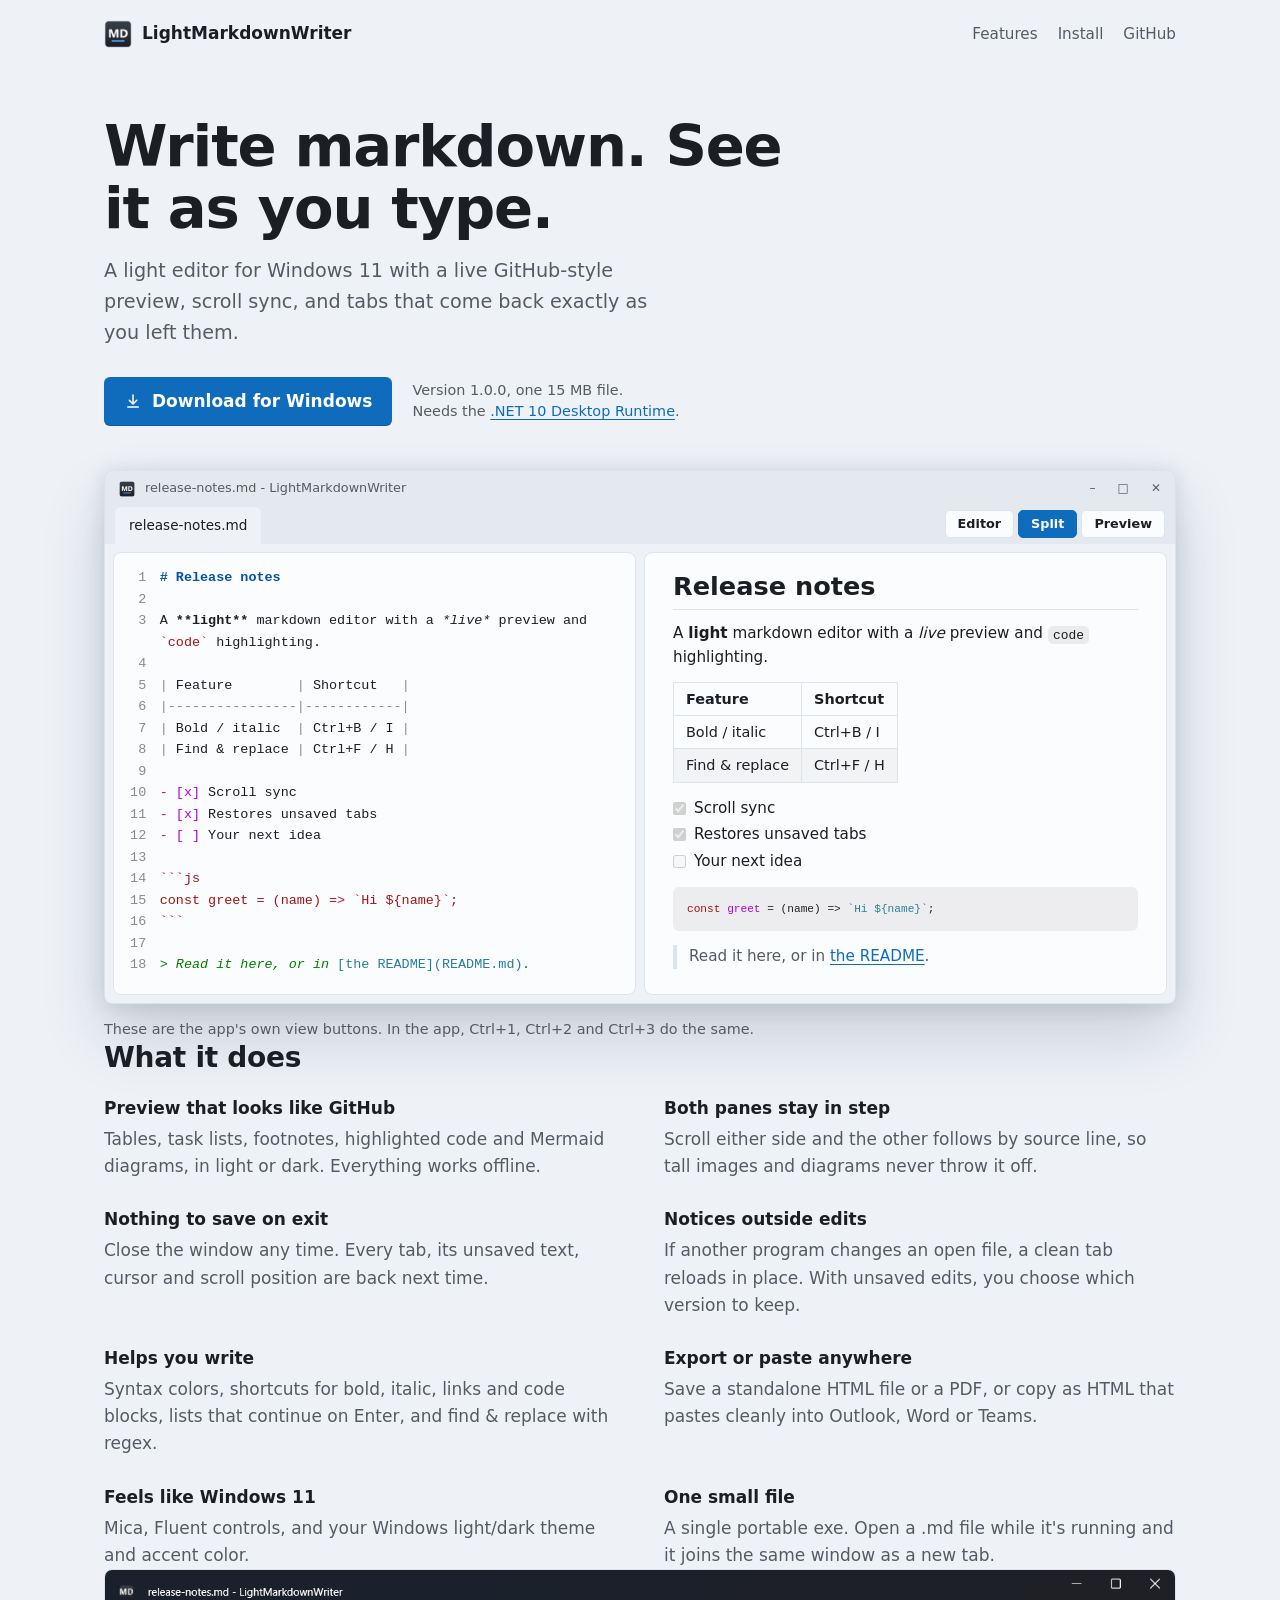
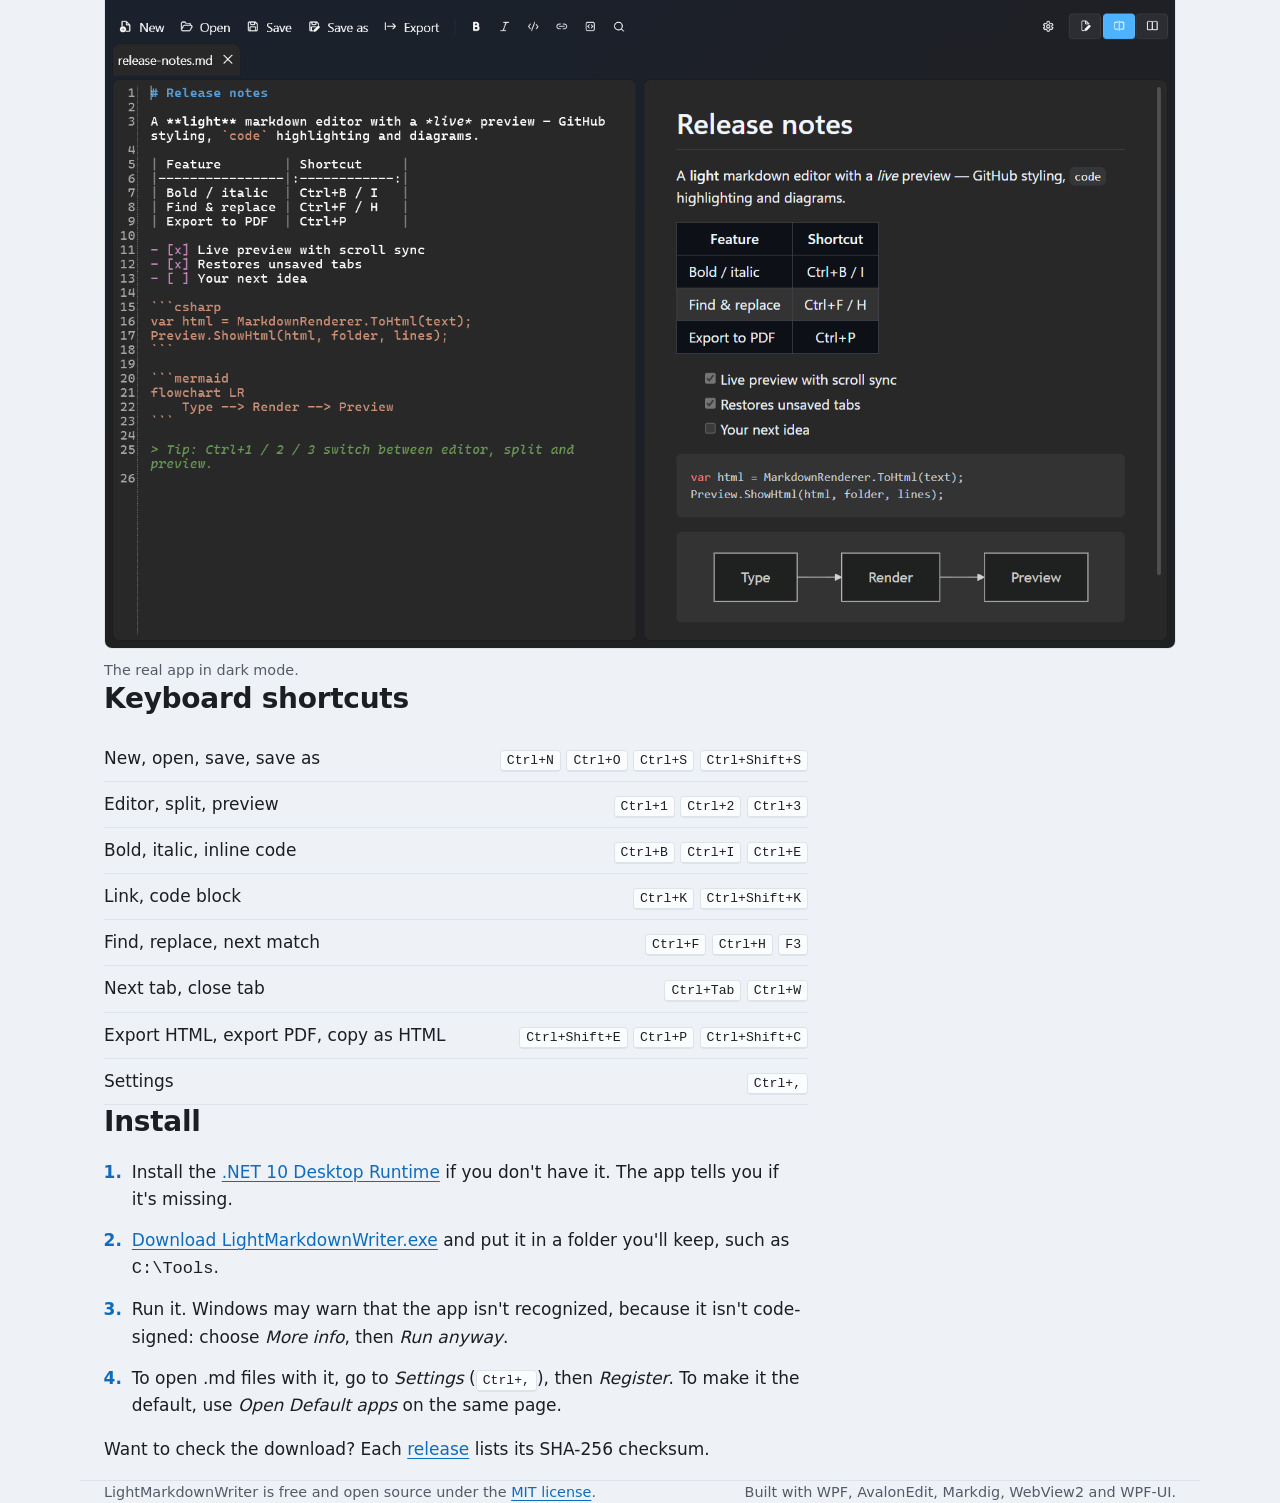
==== docs/index.html @ 65f50a84 "feat: dark "MD" app icon, GitHub Pages site, README links - New app icon: white "MD" on a dark round" ====
<!DOCTYPE html>
<html lang="en">
<head>
<meta charset="utf-8">
<meta name="viewport" content="width=device-width, initial-scale=1">
<title>LightMarkdownWriter</title>
<meta name="description" content="A light markdown editor for Windows 11 with a live GitHub-style preview, scroll sync, tabs that survive restarts, and HTML/PDF export.">
<meta property="og:title" content="LightMarkdownWriter">
<meta property="og:description" content="A light markdown editor for Windows 11 with a live preview.">
<meta property="og:image" content="https://lucasriechelmann.github.io/LightMarkdownWriter/screenshot.png">
<link rel="icon" href="favicon.ico">
<style>
:root {
    --base: #eef2f7;          /* Mica, light */
    --surface: #fbfcfe;       /* editor card */
    --ink: #1b1f24;
    --ink-soft: #545b66;
    --line: #dde3ea;
    --accent: #0f6cbd;        /* app icon blue */
    --accent-ink: #ffffff;
    --chrome: #e4e9f0;        /* window title/tab area */
    /* Editor syntax colors (the app's Light+ palette) */
    --syn-heading: #0451a5;
    --syn-code: #a31515;
    --syn-link: #267f99;
    --syn-marker: #af00db;
    --syn-dim: #8a8a8a;
    --syn-quote: #008000;
    --sans: "Segoe UI Variable Text", "Segoe UI", system-ui, -apple-system, sans-serif;
    --display: "Segoe UI Variable Display", "Segoe UI", system-ui, -apple-system, sans-serif;
    --mono: "Cascadia Mono", "Cascadia Code", Consolas, ui-monospace, monospace;
    color-scheme: light dark;
}

@media (prefers-color-scheme: dark) {
    :root {
        --base: #1d2127;
        --surface: #282828;
        --ink: #e8eaed;
        --ink-soft: #a7adb5;
        --line: #3a3f46;
        --accent: #479ef5;
        --accent-ink: #0b1a2b;
        --chrome: #22262c;
        --syn-heading: #569cd6;
        --syn-code: #ce9178;
        --syn-link: #4ec9b0;
        --syn-marker: #c586c0;
        --syn-dim: #858585;
        --syn-quote: #6a9955;
    }
}

* { box-sizing: border-box; }

html { background: var(--base); }

body {
    margin: 0;
    color: var(--ink);
    background: var(--base);
    font: 400 1.0625rem/1.6 var(--sans);
    -webkit-font-smoothing: antialiased;
}

a { color: var(--accent); text-underline-offset: 0.18em; }
a:focus-visible, button:focus-visible { outline: 2px solid var(--accent); outline-offset: 3px; border-radius: 4px; }

.wrap { max-width: 1120px; margin: 0 auto; padding: 0 24px; }
.prose { max-width: 44rem; }

/* ---------- Top bar ---------- */
.top {
    display: flex; align-items: center; justify-content: space-between; gap: 16px;
    padding-top: 20px; padding-bottom: 20px;
}
.brand { display: flex; align-items: center; gap: 10px; font-weight: 600; color: var(--ink); text-decoration: none; }
.brand img { width: 28px; height: 28px; }
.top nav { display: flex; gap: 20px; font-size: 0.95rem; }
.top nav a { color: var(--ink-soft); text-decoration: none; }
.top nav a:hover { color: var(--ink); }

/* ---------- Intro ---------- */
.intro { padding-top: 48px; padding-bottom: 36px; }
.intro h1 {
    margin: 0 0 16px;
    font: 600 clamp(2.4rem, 5.2vw, 3.6rem)/1.08 var(--display);
    letter-spacing: -0.02em;
    max-width: 18ch;
}
.intro p { margin: 0 0 28px; color: var(--ink-soft); font-size: 1.2rem; max-width: 36rem; }

.actions { display: flex; flex-wrap: wrap; align-items: center; gap: 12px 20px; }
.download {
    display: inline-flex; align-items: center; gap: 10px;
    padding: 11px 20px; border-radius: 6px;
    background: var(--accent); color: var(--accent-ink);
    font-weight: 600; text-decoration: none;
    box-shadow: inset 0 -1px 0 rgba(0, 0, 0, 0.18);
}
.download:hover { filter: brightness(1.08); }
.download svg { width: 18px; height: 18px; }
.actions small { color: var(--ink-soft); font-size: 0.9rem; line-height: 1.45; }

/* ---------- The app window (hero) ---------- */
.window {
    margin: 8px 0 12px;
    border-radius: 8px;
    background: var(--chrome);
    border: 1px solid var(--line);
    /* Windows 11 window elevation, not a generic card shadow */
    box-shadow: 0 32px 64px rgba(15, 30, 50, 0.16), 0 2px 21px rgba(15, 30, 50, 0.12);
    overflow: hidden;
}
.titlebar {
    display: flex; align-items: center; gap: 10px;
    height: 36px; padding: 0 14px; font-size: 0.8rem; color: var(--ink-soft);
}
.titlebar img { width: 16px; height: 16px; }
.caption { margin-left: auto; display: flex; gap: 22px; color: var(--ink-soft); font-size: 0.75rem; }

.toolbar { display: flex; align-items: flex-end; justify-content: space-between; gap: 12px; padding: 0 10px; }
.tab {
    padding: 8px 14px; border-radius: 6px 6px 0 0;
    background: var(--base); font-size: 0.85rem;
}
.views { display: flex; gap: 4px; padding-bottom: 6px; }
.views button {
    font: 600 0.8rem/1 var(--sans);
    padding: 7px 12px; border-radius: 5px; cursor: pointer;
    color: var(--ink); background: var(--surface); border: 1px solid var(--line);
}
.views button[aria-pressed="true"] { background: var(--accent); color: var(--accent-ink); border-color: var(--accent); }

.panes {
    display: grid; grid-template-columns: 1fr 1fr; gap: 8px;
    padding: 8px; background: var(--base);
    transition: grid-template-columns 0.28s ease;
}
.window[data-view="editor"] .panes { grid-template-columns: 1fr 0fr; }
.window[data-view="preview"] .panes { grid-template-columns: 0fr 1fr; }
.window[data-view="editor"] .pane.preview,
.window[data-view="preview"] .pane.source { visibility: hidden; padding: 0; border-width: 0; }

.pane {
    min-width: 0; overflow: hidden;
    background: var(--surface); border: 1px solid var(--line); border-radius: 8px;
}

/* Source pane */
.source pre {
    margin: 0; padding: 14px 16px 18px 0;
    font: 0.84rem/1.6 var(--mono); color: var(--ink);
    white-space: pre-wrap; overflow-wrap: anywhere;
    counter-reset: ln;
}
.source .l { display: block; padding-left: 3.4em; position: relative; }
.source .l::before {
    counter-increment: ln; content: counter(ln);
    position: absolute; left: 0; width: 2.4em; text-align: right;
    color: var(--syn-dim);
}
.h { color: var(--syn-heading); font-weight: 700; }
.c { color: var(--syn-code); }
.k { color: var(--syn-link); }
.m { color: var(--syn-marker); }
.d { color: var(--syn-dim); }
.q { color: var(--syn-quote); font-style: italic; }
.b { font-weight: 700; }
.i { font-style: italic; }

/* Preview pane: GitHub-style rendering */
.preview .doc { padding: 18px 28px 22px; font-size: 0.95rem; line-height: 1.55; }
.doc h2 {
    margin: 0 0 12px; padding-bottom: 6px;
    font: 600 1.6rem/1.25 var(--display); border-bottom: 1px solid var(--line);
}
.doc p { margin: 0 0 12px; }
.doc code { font: 0.85em var(--mono); background: rgba(128, 128, 128, 0.14); padding: 0.15em 0.4em; border-radius: 5px; }
.doc table { border-collapse: collapse; margin: 0 0 14px; font-size: 0.9rem; }
.doc th, .doc td { border: 1px solid var(--line); padding: 5px 12px; text-align: left; }
.doc th { font-weight: 600; }
.doc tr:nth-child(2n) td { background: rgba(128, 128, 128, 0.07); }
.doc ul { list-style: none; padding: 0; margin: 0 0 14px; }
.doc li { display: flex; align-items: center; gap: 8px; margin: 3px 0; }
.doc input { margin: 0; accent-color: var(--accent); }
.doc pre {
    margin: 0 0 14px; padding: 12px 14px; border-radius: 6px;
    background: rgba(128, 128, 128, 0.12); font: 0.82rem/1.5 var(--mono); overflow-x: auto;
}
.doc pre code { background: none; padding: 0; }
.doc blockquote { margin: 0; padding: 0 12px; border-left: 4px solid var(--line); color: var(--ink-soft); }
.tok-k { color: var(--syn-code); }
.tok-f { color: var(--syn-marker); }
.tok-s { color: var(--syn-link); }

.hint { margin: 14px 0 0; font-size: 0.9rem; color: var(--ink-soft); }

/* ---------- Sections ---------- */
section { padding-top: 64px; }
h2.section {
    margin: 0 0 20px;
    font: 600 1.75rem/1.2 var(--display); letter-spacing: -0.01em;
}

.features { display: grid; grid-template-columns: 1fr 1fr; gap: 26px 48px; margin: 0; }
.features dt { font-weight: 600; margin-bottom: 4px; }
.features dd { margin: 0; color: var(--ink-soft); }

kbd {
    font: 0.82rem var(--mono); padding: 2px 6px; border-radius: 4px; white-space: nowrap;
    background: var(--surface); border: 1px solid var(--line); border-bottom-width: 2px;
}
.keys { border-collapse: collapse; width: 100%; max-width: 44rem; }
.keys td { padding: 9px 0; border-bottom: 1px solid var(--line); vertical-align: top; }
.keys td:last-child { text-align: right; padding-left: 16px; }

.steps { margin: 0; padding-left: 1.4em; max-width: 44rem; }
.steps li { margin: 0 0 14px; padding-left: 4px; }
.steps li::marker { color: var(--accent); font-weight: 600; }

figure { margin: 0; }
figure img { display: block; width: 100%; height: auto; border-radius: 8px; border: 1px solid var(--line); }
figcaption { margin-top: 10px; font-size: 0.9rem; color: var(--ink-soft); }

footer {
    margin-top: 80px; padding-top: 24px; padding-bottom: 48px;
    border-top: 1px solid var(--line); font-size: 0.9rem; color: var(--ink-soft);
    display: flex; flex-wrap: wrap; justify-content: space-between; gap: 12px;
}

/* ---------- Small screens ---------- */
@media (max-width: 760px) {
    .wrap { padding: 0 16px; }
    .top nav a:not(:last-child) { display: none; } /* keep just GitHub; the sections are a short scroll away */
    .intro { padding-top: 24px; }
    .caption { display: none; }
    .toolbar { flex-wrap: wrap; }
    /* Split stacks vertically; Editor/Preview show one pane. */
    .panes, .window[data-view] .panes { grid-template-columns: 1fr; }
    .window[data-view="editor"] .pane.preview,
    .window[data-view="preview"] .pane.source { display: none; }
    .preview .doc { padding: 16px 18px; }
    .features { grid-template-columns: 1fr; }
    .keys td:last-child { text-align: left; }
    .keys tr { display: grid; }
    .keys td:first-child { border-bottom: 0; padding-bottom: 2px; }
    .keys td:last-child { padding-left: 0; padding-top: 0; }
}

@media (prefers-reduced-motion: reduce) {
    .panes { transition: none; }
}
</style>
</head>
<body>

<header class="wrap top">
    <a class="brand" href="./"><img src="favicon.ico" alt="">LightMarkdownWriter</a>
    <nav aria-label="Site">
        <a href="#features">Features</a>
        <a href="#install">Install</a>
        <a href="https://github.com/lucasriechelmann/LightMarkdownWriter">GitHub</a>
    </nav>
</header>

<main>
    <div class="wrap intro">
        <h1>Write markdown. See it as you type.</h1>
        <p>A light editor for Windows 11 with a live GitHub-style preview, scroll sync, and tabs that come back exactly as you left them.</p>
        <div class="actions">
            <a class="download" href="https://github.com/lucasriechelmann/LightMarkdownWriter/releases/latest/download/LightMarkdownWriter.exe">
                <svg viewBox="0 0 24 24" fill="none" stroke="currentColor" stroke-width="2" stroke-linecap="round" stroke-linejoin="round" aria-hidden="true"><path d="M12 4v11"/><path d="m7 11 5 5 5-5"/><path d="M5 20h14"/></svg>
                Download for Windows
            </a>
            <small>Version 1.0.0, one 15 MB file.<br>Needs the <a href="https://dotnet.microsoft.com/download/dotnet/10.0">.NET 10 Desktop Runtime</a>.</small>
        </div>
    </div>

    <!-- The hero: a working replica of the app's split view. -->
    <div class="wrap">
        <div class="window" data-view="split" id="demo">
            <div class="titlebar" aria-hidden="true">
                <img src="favicon.ico" alt="">release-notes.md - LightMarkdownWriter
                <span class="caption"><span>&#x2013;</span><span>&#x25A1;</span><span>&#x2715;</span></span>
            </div>
            <div class="toolbar">
                <span class="tab">release-notes.md</span>
                <div class="views" role="group" aria-label="View">
                    <button type="button" data-view="editor" aria-pressed="false">Editor</button>
                    <button type="button" data-view="split" aria-pressed="true">Split</button>
                    <button type="button" data-view="preview" aria-pressed="false">Preview</button>
                </div>
            </div>
            <div class="panes">
                <div class="pane source" aria-label="Markdown source">
<pre><span class="l"><span class="h"># Release notes</span></span><span class="l"> </span><span class="l">A <span class="b">**light**</span> markdown editor with a <span class="i">*live*</span> preview and <span class="c">`code`</span> highlighting.</span><span class="l"> </span><span class="l"><span class="d">|</span> Feature        <span class="d">|</span> Shortcut   <span class="d">|</span></span><span class="l"><span class="d">|----------------|------------|</span></span><span class="l"><span class="d">|</span> Bold / italic  <span class="d">|</span> Ctrl+B / I <span class="d">|</span></span><span class="l"><span class="d">|</span> Find &amp; replace <span class="d">|</span> Ctrl+F / H <span class="d">|</span></span><span class="l"> </span><span class="l"><span class="m">- [x]</span> Scroll sync</span><span class="l"><span class="m">- [x]</span> Restores unsaved tabs</span><span class="l"><span class="m">- [ ]</span> Your next idea</span><span class="l"> </span><span class="l"><span class="c">```js</span></span><span class="l"><span class="c">const greet = (name) =&gt; `Hi ${name}`;</span></span><span class="l"><span class="c">```</span></span><span class="l"> </span><span class="l"><span class="q">&gt; Read it here, or in </span><span class="k">[the README](README.md)</span><span class="q">.</span></span></pre>
                </div>
                <div class="pane preview" aria-label="Rendered preview">
                    <div class="doc">
                        <h2>Release notes</h2>
                        <p>A <strong>light</strong> markdown editor with a <em>live</em> preview and <code>code</code> highlighting.</p>
                        <table>
                            <thead><tr><th>Feature</th><th>Shortcut</th></tr></thead>
                            <tbody>
                                <tr><td>Bold / italic</td><td>Ctrl+B / I</td></tr>
                                <tr><td>Find &amp; replace</td><td>Ctrl+F / H</td></tr>
                            </tbody>
                        </table>
                        <ul>
                            <li><input type="checkbox" checked disabled aria-label="done"> Scroll sync</li>
                            <li><input type="checkbox" checked disabled aria-label="done"> Restores unsaved tabs</li>
                            <li><input type="checkbox" disabled aria-label="not done"> Your next idea</li>
                        </ul>
                        <pre><code><span class="tok-k">const</span> <span class="tok-f">greet</span> = (name) =&gt; <span class="tok-s">`Hi ${name}`</span>;</code></pre>
                        <blockquote>Read it here, or in <a href="https://github.com/lucasriechelmann/LightMarkdownWriter#readme">the README</a>.</blockquote>
                    </div>
                </div>
            </div>
        </div>
        <p class="hint">These are the app's own view buttons. In the app, Ctrl+1, Ctrl+2 and Ctrl+3 do the same.</p>
    </div>

    <section id="features" class="wrap">
        <h2 class="section">What it does</h2>
        <dl class="features">
            <div><dt>Preview that looks like GitHub</dt><dd>Tables, task lists, footnotes, highlighted code and Mermaid diagrams, in light or dark. Everything works offline.</dd></div>
            <div><dt>Both panes stay in step</dt><dd>Scroll either side and the other follows by source line, so tall images and diagrams never throw it off.</dd></div>
            <div><dt>Nothing to save on exit</dt><dd>Close the window any time. Every tab, its unsaved text, cursor and scroll position are back next time.</dd></div>
            <div><dt>Notices outside edits</dt><dd>If another program changes an open file, a clean tab reloads in place. With unsaved edits, you choose which version to keep.</dd></div>
            <div><dt>Helps you write</dt><dd>Syntax colors, shortcuts for bold, italic, links and code blocks, lists that continue on Enter, and find &amp; replace with regex.</dd></div>
            <div><dt>Export or paste anywhere</dt><dd>Save a standalone HTML file or a PDF, or copy as HTML that pastes cleanly into Outlook, Word or Teams.</dd></div>
            <div><dt>Feels like Windows 11</dt><dd>Mica, Fluent controls, and your Windows light/dark theme and accent color.</dd></div>
            <div><dt>One small file</dt><dd>A single portable exe. Open a .md file while it's running and it joins the same window as a new tab.</dd></div>
        </dl>
    </section>

    <section class="wrap">
        <figure>
            <img src="screenshot.png" width="1500" height="950" alt="LightMarkdownWriter in dark mode: markdown source with syntax colors on the left, rendered preview with a table, task list, code and a diagram on the right.">
            <figcaption>The real app in dark mode.</figcaption>
        </figure>
    </section>

    <section id="shortcuts" class="wrap">
        <h2 class="section">Keyboard shortcuts</h2>
        <table class="keys">
            <tbody>
                <tr><td>New, open, save, save as</td><td><kbd>Ctrl+N</kbd> <kbd>Ctrl+O</kbd> <kbd>Ctrl+S</kbd> <kbd>Ctrl+Shift+S</kbd></td></tr>
                <tr><td>Editor, split, preview</td><td><kbd>Ctrl+1</kbd> <kbd>Ctrl+2</kbd> <kbd>Ctrl+3</kbd></td></tr>
                <tr><td>Bold, italic, inline code</td><td><kbd>Ctrl+B</kbd> <kbd>Ctrl+I</kbd> <kbd>Ctrl+E</kbd></td></tr>
                <tr><td>Link, code block</td><td><kbd>Ctrl+K</kbd> <kbd>Ctrl+Shift+K</kbd></td></tr>
                <tr><td>Find, replace, next match</td><td><kbd>Ctrl+F</kbd> <kbd>Ctrl+H</kbd> <kbd>F3</kbd></td></tr>
                <tr><td>Next tab, close tab</td><td><kbd>Ctrl+Tab</kbd> <kbd>Ctrl+W</kbd></td></tr>
                <tr><td>Export HTML, export PDF, copy as HTML</td><td><kbd>Ctrl+Shift+E</kbd> <kbd>Ctrl+P</kbd> <kbd>Ctrl+Shift+C</kbd></td></tr>
                <tr><td>Settings</td><td><kbd>Ctrl+,</kbd></td></tr>
            </tbody>
        </table>
    </section>

    <section id="install" class="wrap">
        <h2 class="section">Install</h2>
        <ol class="steps">
            <li>Install the <a href="https://dotnet.microsoft.com/download/dotnet/10.0">.NET 10 Desktop Runtime</a> if you don't have it. The app tells you if it's missing.</li>
            <li><a href="https://github.com/lucasriechelmann/LightMarkdownWriter/releases/latest/download/LightMarkdownWriter.exe">Download LightMarkdownWriter.exe</a> and put it in a folder you'll keep, such as <code>C:\Tools</code>.</li>
            <li>Run it. Windows may warn that the app isn't recognized, because it isn't code-signed: choose <em>More info</em>, then <em>Run anyway</em>.</li>
            <li>To open .md files with it, go to <em>Settings</em> (<kbd>Ctrl+,</kbd>), then <em>Register</em>. To make it the default, use <em>Open Default apps</em> on the same page.</li>
        </ol>
        <p class="prose">Want to check the download? Each <a href="https://github.com/lucasriechelmann/LightMarkdownWriter/releases/latest">release</a> lists its SHA-256 checksum.</p>
    </section>
</main>

<footer class="wrap">
    <span>LightMarkdownWriter is free and open source under the <a href="https://github.com/lucasriechelmann/LightMarkdownWriter/blob/main/LICENSE">MIT license</a>.</span>
    <span>Built with WPF, AvalonEdit, Markdig, WebView2 and WPF-UI.</span>
</footer>

<script>
    // The hero's view buttons switch between editor, split and preview, like the app.
    const demo = document.getElementById('demo');
    demo.querySelectorAll('.views button').forEach((button) => {
        button.addEventListener('click', () => {
            demo.dataset.view = button.dataset.view;
            demo.querySelectorAll('.views button').forEach((b) => b.setAttribute('aria-pressed', String(b === button)));
        });
    });
</script>
</body>
</html>
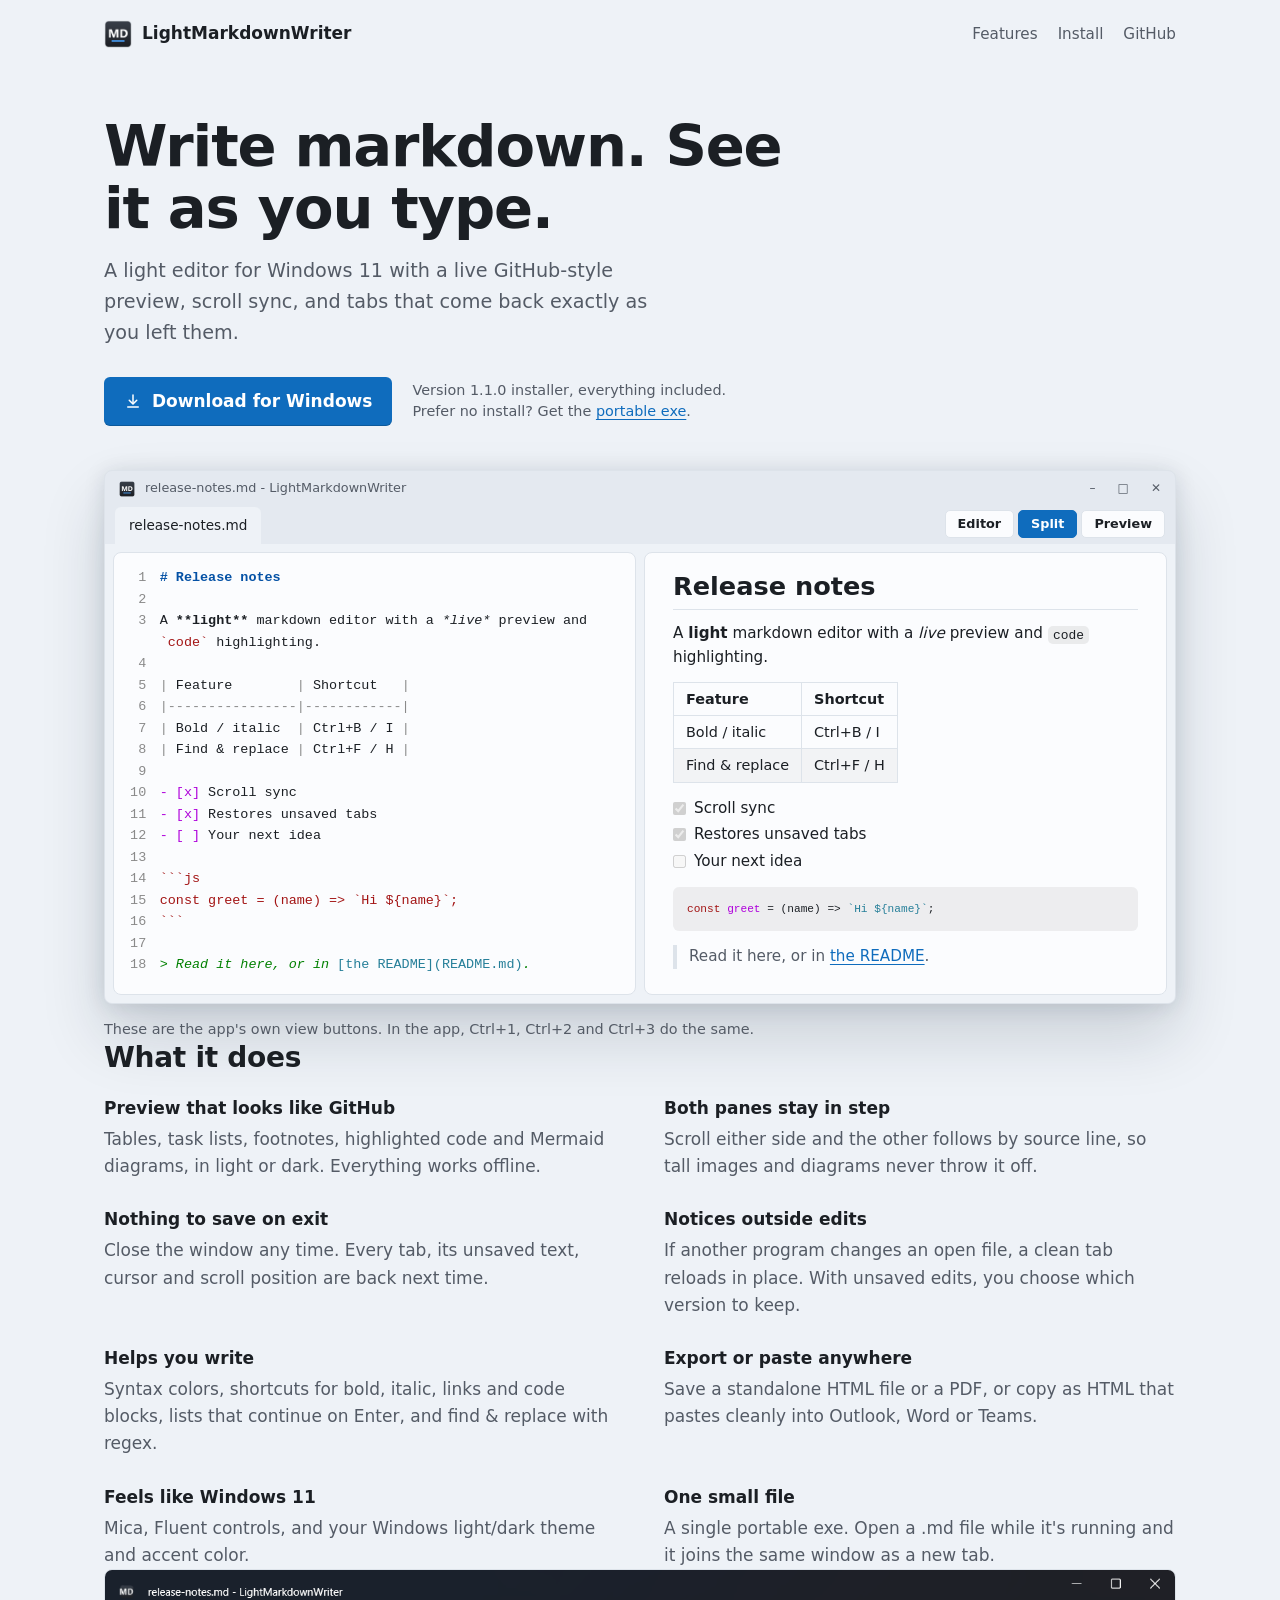
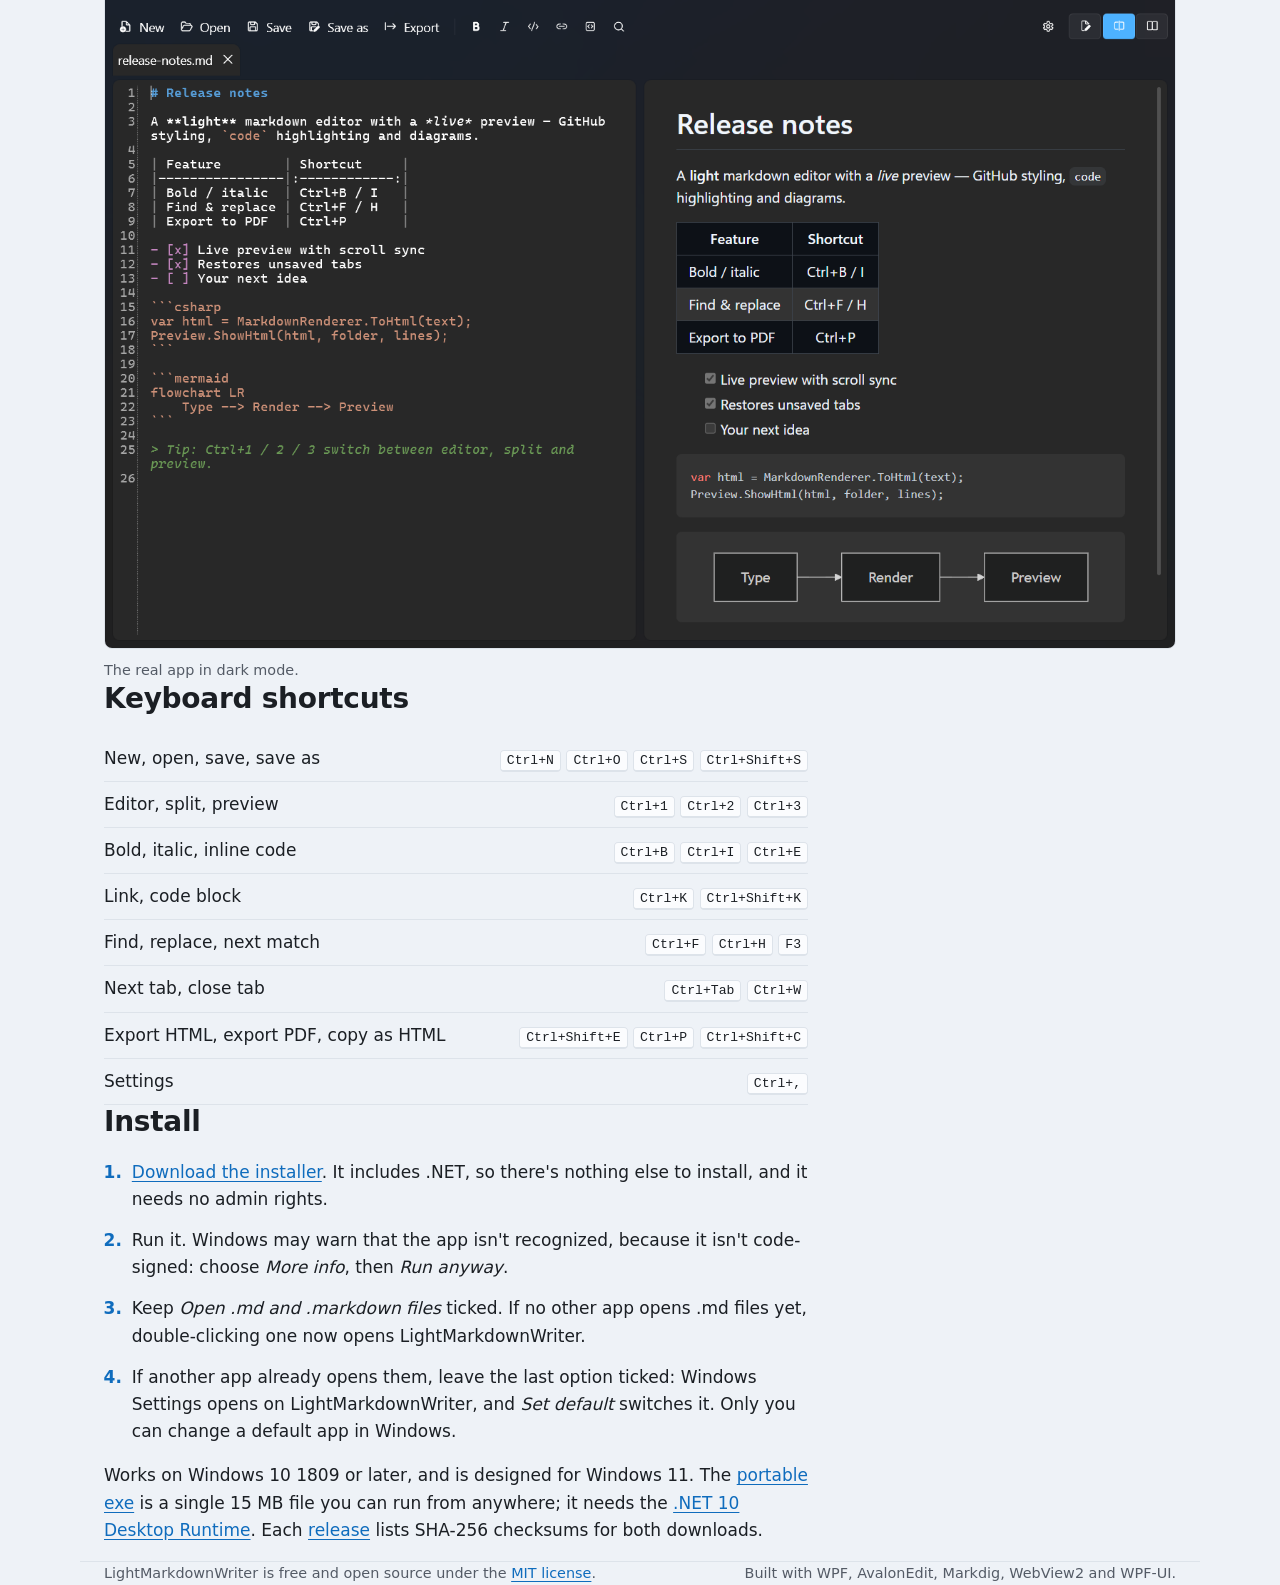
==== commit ba881fae: "feat: Inno Setup installer with .md double-click support; v1.1.0 - installer/: per-user Inno Setup 6" ====
--- a/docs/index.html
+++ b/docs/index.html
@@ -269,11 +269,11 @@
         <h1>Write markdown. See it as you type.</h1>
         <p>A light editor for Windows 11 with a live GitHub-style preview, scroll sync, and tabs that come back exactly as you left them.</p>
         <div class="actions">
-            <a class="download" href="https://github.com/lucasriechelmann/LightMarkdownWriter/releases/latest/download/LightMarkdownWriter.exe">
+            <a class="download" href="https://github.com/lucasriechelmann/LightMarkdownWriter/releases/latest/download/LightMarkdownWriter-Setup.exe">
                 <svg viewBox="0 0 24 24" fill="none" stroke="currentColor" stroke-width="2" stroke-linecap="round" stroke-linejoin="round" aria-hidden="true"><path d="M12 4v11"/><path d="m7 11 5 5 5-5"/><path d="M5 20h14"/></svg>
                 Download for Windows
             </a>
-            <small>Version 1.0.0, one 15 MB file.<br>Needs the <a href="https://dotnet.microsoft.com/download/dotnet/10.0">.NET 10 Desktop Runtime</a>.</small>
+            <small>Version 1.1.0 installer, everything included.<br>Prefer no install? Get the <a href="https://github.com/lucasriechelmann/LightMarkdownWriter/releases/latest/download/LightMarkdownWriter.exe">portable exe</a>.</small>
         </div>
     </div>
 
@@ -361,12 +361,12 @@
     <section id="install" class="wrap">
         <h2 class="section">Install</h2>
         <ol class="steps">
-            <li>Install the <a href="https://dotnet.microsoft.com/download/dotnet/10.0">.NET 10 Desktop Runtime</a> if you don't have it. The app tells you if it's missing.</li>
-            <li><a href="https://github.com/lucasriechelmann/LightMarkdownWriter/releases/latest/download/LightMarkdownWriter.exe">Download LightMarkdownWriter.exe</a> and put it in a folder you'll keep, such as <code>C:\Tools</code>.</li>
+            <li><a href="https://github.com/lucasriechelmann/LightMarkdownWriter/releases/latest/download/LightMarkdownWriter-Setup.exe">Download the installer</a>. It includes .NET, so there's nothing else to install, and it needs no admin rights.</li>
             <li>Run it. Windows may warn that the app isn't recognized, because it isn't code-signed: choose <em>More info</em>, then <em>Run anyway</em>.</li>
-            <li>To open .md files with it, go to <em>Settings</em> (<kbd>Ctrl+,</kbd>), then <em>Register</em>. To make it the default, use <em>Open Default apps</em> on the same page.</li>
+            <li>Keep <em>Open .md and .markdown files</em> ticked. If no other app opens .md files yet, double-clicking one now opens LightMarkdownWriter.</li>
+            <li>If another app already opens them, leave the last option ticked: Windows Settings opens on LightMarkdownWriter, and <em>Set default</em> switches it. Only you can change a default app in Windows.</li>
         </ol>
-        <p class="prose">Want to check the download? Each <a href="https://github.com/lucasriechelmann/LightMarkdownWriter/releases/latest">release</a> lists its SHA-256 checksum.</p>
+        <p class="prose">Works on Windows 10 1809 or later, and is designed for Windows 11. The <a href="https://github.com/lucasriechelmann/LightMarkdownWriter/releases/latest/download/LightMarkdownWriter.exe">portable exe</a> is a single 15 MB file you can run from anywhere; it needs the <a href="https://dotnet.microsoft.com/download/dotnet/10.0">.NET 10 Desktop Runtime</a>. Each <a href="https://github.com/lucasriechelmann/LightMarkdownWriter/releases/latest">release</a> lists SHA-256 checksums for both downloads.</p>
     </section>
 </main>
 
